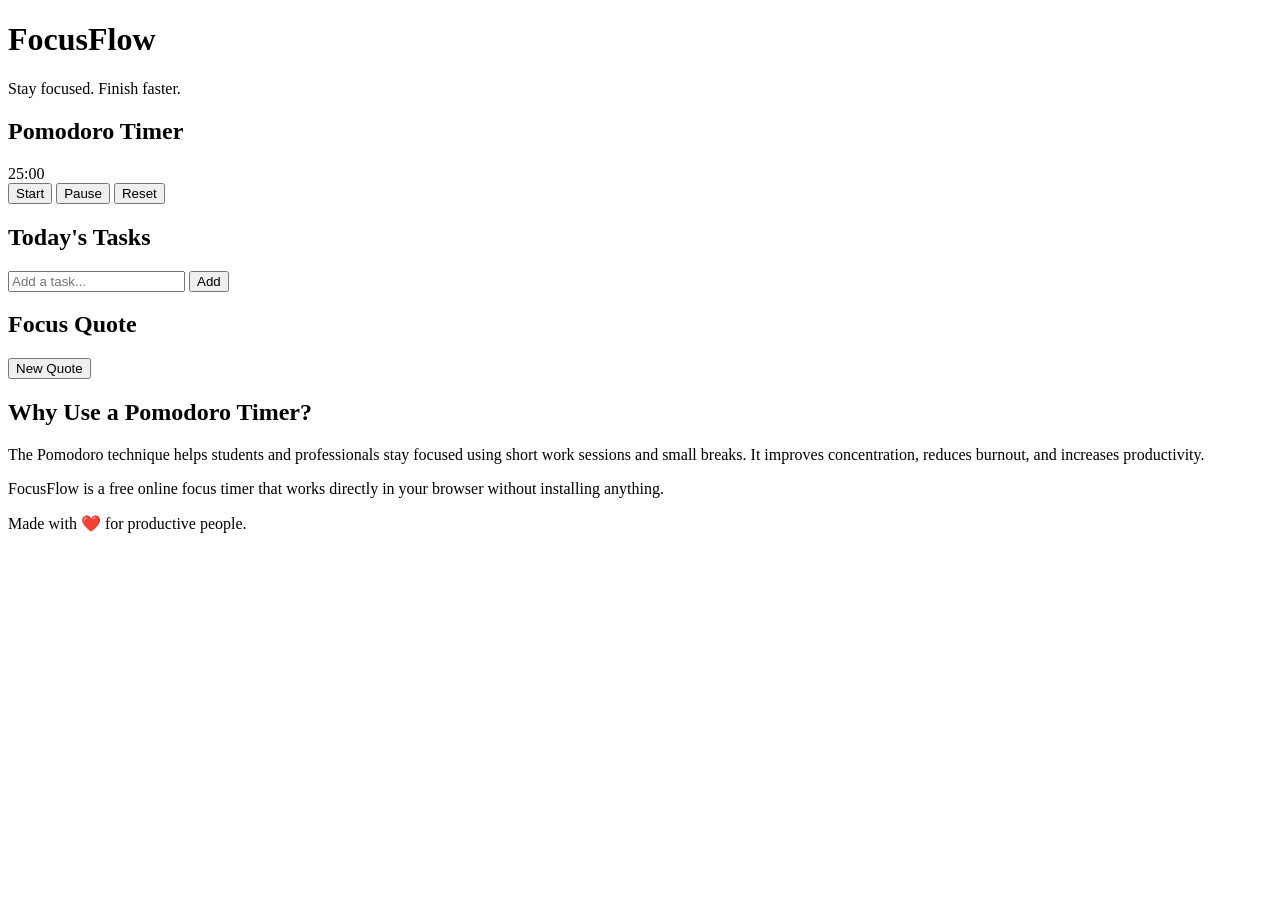
==== index.html @ d07330de "Create index.html" ====
<!DOCTYPE html>
<html lang="en">
<head>
  <meta charset="UTF-8" />
  <meta name="viewport" content="width=device-width, initial-scale=1.0" />

  <title>FocusFlow - Free Pomodoro Timer & Daily Focus Tool</title>

  <meta
    name="description"
    content="Free online Pomodoro timer with task tracking and focus sessions. Simple productivity tool for students, coders, and remote workers."
  />

  <meta
    name="keywords"
    content="pomodoro timer, focus timer, productivity tool, study timer, work timer"
  />

  <link rel="stylesheet" href="style.css" />
</head>
<body>

  <header>
    <h1>FocusFlow</h1>
    <p>Stay focused. Finish faster.</p>
  </header>

  <main>

    <section class="timer-box">
      <h2>Pomodoro Timer</h2>

      <div id="timer">25:00</div>

      <div class="buttons">
        <button onclick="startTimer()">Start</button>
        <button onclick="pauseTimer()">Pause</button>
        <button onclick="resetTimer()">Reset</button>
      </div>
    </section>


    <section class="tasks-box">
      <h2>Today's Tasks</h2>

      <div class="task-input">
        <input type="text" id="taskInput" placeholder="Add a task..." />
        <button onclick="addTask()">Add</button>
      </div>

      <ul id="taskList"></ul>
    </section>


    <section class="quote-box">
      <h2>Focus Quote</h2>
      <p id="quote"></p>
      <button onclick="newQuote()">New Quote</button>
    </section>


    <section class="seo-content">
      <h2>Why Use a Pomodoro Timer?</h2>

      <p>
        The Pomodoro technique helps students and professionals stay focused
        using short work sessions and small breaks. It improves concentration,
        reduces burnout, and increases productivity.
      </p>

      <p>
        FocusFlow is a free online focus timer that works directly in your
        browser without installing anything.
      </p>
    </section>

  </main>


  <footer>
    <p>Made with ❤️ for productive people.</p>
  </footer>

  <script src="script.js"></script>
</body>
</html>
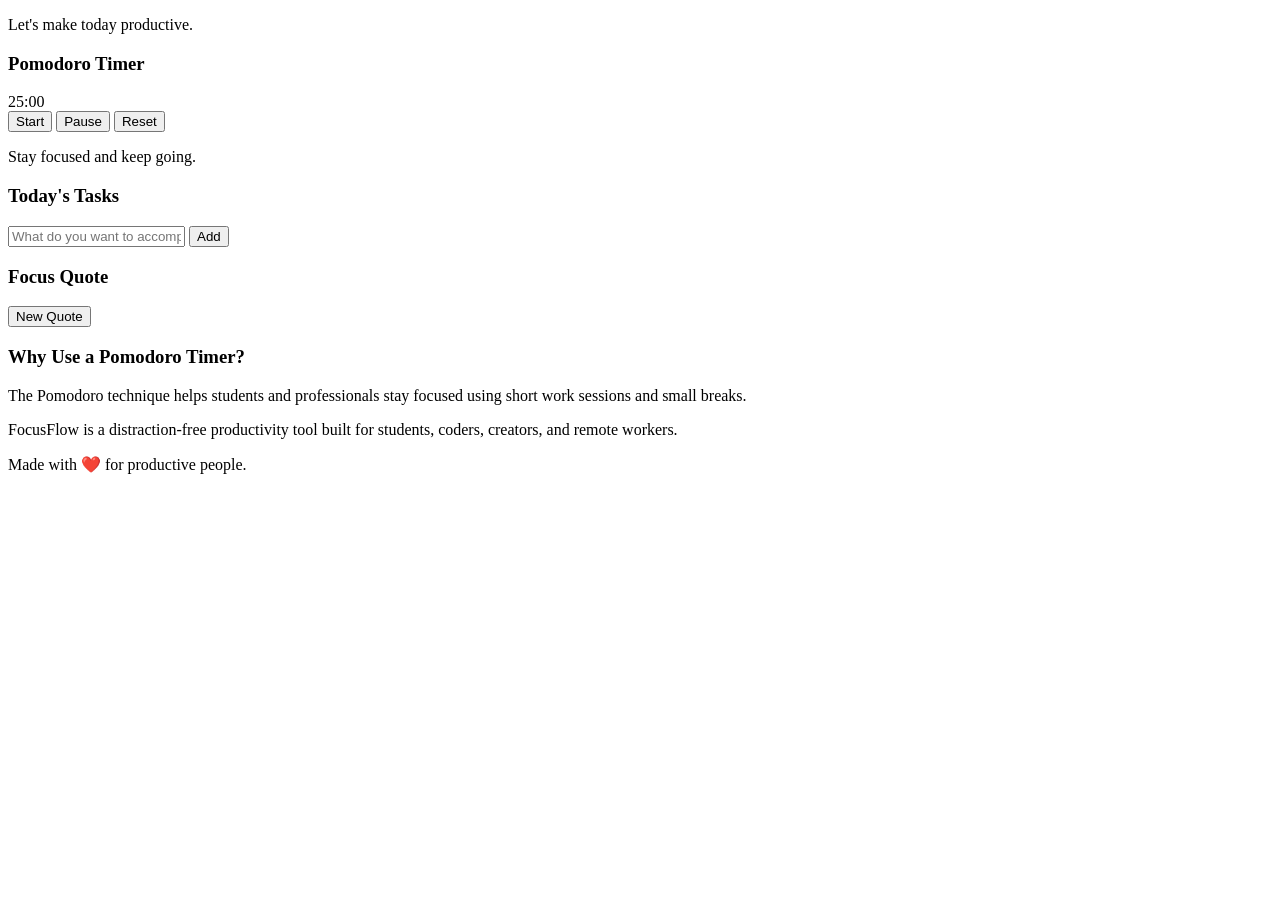
==== commit 52b269a0: "Update index.html" ====
--- a/index.html
+++ b/index.html
@@ -1,86 +1,75 @@
 <!DOCTYPE html>
-<html lang="en">
-<head>
-  <meta charset="UTF-8" />
-  <meta name="viewport" content="width=device-width, initial-scale=1.0" />
-
-  <title>FocusFlow - Free Pomodoro Timer & Daily Focus Tool</title>
-
-  <meta
-    name="description"
-    content="Free online Pomodoro timer with task tracking and focus sessions. Simple productivity tool for students, coders, and remote workers."
-  />
-
-  <meta
-    name="keywords"
-    content="pomodoro timer, focus timer, productivity tool, study timer, work timer"
-  />
-
-  <link rel="stylesheet" href="style.css" />
-</head>
-<body>
-
-  <header>
-    <h1>FocusFlow</h1>
-    <p>Stay focused. Finish faster.</p>
-  </header>
-
-  <main>
-
-    <section class="timer-box">
-      <h2>Pomodoro Timer</h2>
-
-      <div id="timer">25:00</div>
-
-      <div class="buttons">
-        <button onclick="startTimer()">Start</button>
-        <button onclick="pauseTimer()">Pause</button>
-        <button onclick="resetTimer()">Reset</button>
-      </div>
-    </section>
+      <p>Let's make today productive.</p>
+    </div>
 
 
-    <section class="tasks-box">
-      <h2>Today's Tasks</h2>
+    <div class="grid">
 
-      <div class="task-input">
-        <input type="text" id="taskInput" placeholder="Add a task..." />
-        <button onclick="addTask()">Add</button>
-      </div>
+      <section class="card timer-card">
+        <div class="card-header">
+          <h3>Pomodoro Timer</h3>
+        </div>
 
-      <ul id="taskList"></ul>
-    </section>
+        <div class="timer-circle">
+          <div id="timer">25:00</div>
+        </div>
+
+        <div class="controls">
+          <button id="startBtn">Start</button>
+          <button id="pauseBtn">Pause</button>
+          <button id="resetBtn">Reset</button>
+        </div>
+
+        <p class="session-text">Stay focused and keep going.</p>
+      </section>
 
 
-    <section class="quote-box">
-      <h2>Focus Quote</h2>
-      <p id="quote"></p>
-      <button onclick="newQuote()">New Quote</button>
-    </section>
+      <section class="card tasks-card">
+        <div class="card-header">
+          <h3>Today's Tasks</h3>
+        </div>
+
+        <div class="task-input-box">
+          <input type="text" id="taskInput" placeholder="What do you want to accomplish?">
+          <button id="addTaskBtn">Add</button>
+        </div>
+
+        <ul id="taskList"></ul>
+      </section>
 
 
-    <section class="seo-content">
-      <h2>Why Use a Pomodoro Timer?</h2>
+      <section class="card quote-card">
+        <h3>Focus Quote</h3>
 
-      <p>
-        The Pomodoro technique helps students and professionals stay focused
-        using short work sessions and small breaks. It improves concentration,
-        reduces burnout, and increases productivity.
-      </p>
+        <p id="quote"></p>
 
-      <p>
-        FocusFlow is a free online focus timer that works directly in your
-        browser without installing anything.
-      </p>
-    </section>
+        <button id="quoteBtn">New Quote</button>
+      </section>
+
+
+      <section class="card about-card">
+        <h3>Why Use a Pomodoro Timer?</h3>
+
+        <p>
+          The Pomodoro technique helps students and professionals stay focused using short work sessions and small breaks.
+        </p>
+
+        <p>
+          FocusFlow is a distraction-free productivity tool built for students, coders, creators, and remote workers.
+        </p>
+      </section>
+
+    </div>
+
+
+    <footer>
+      <p>Made with ❤️ for productive people.</p>
+    </footer>
 
   </main>
 
+</div>
 
-  <footer>
-    <p>Made with ❤️ for productive people.</p>
-  </footer>
-
-  <script src="script.js"></script>
+<script src="script.js"></script>
 </body>
 </html>
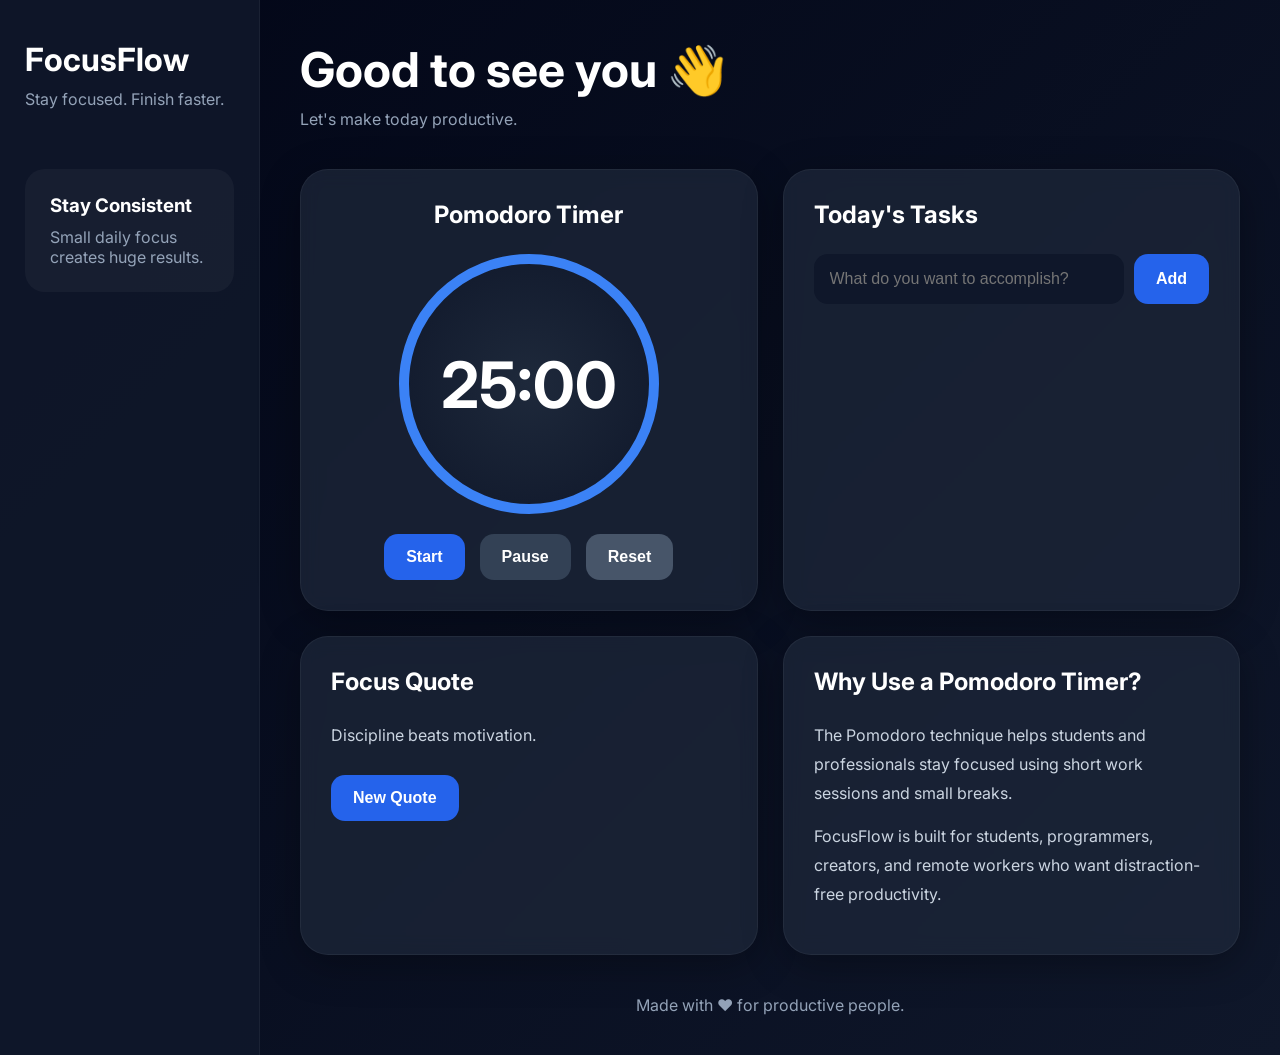
==== commit 55216da0: "Update index.html" ====
--- a/index.html
+++ b/index.html
@@ -1,75 +1,524 @@
 <!DOCTYPE html>
-      <p>Let's make today productive.</p>
-    </div>
-
-
-    <div class="grid">
-
-      <section class="card timer-card">
-        <div class="card-header">
-          <h3>Pomodoro Timer</h3>
+<html lang="en">
+<head>
+<meta charset="UTF-8">
+<meta name="viewport" content="width=device-width, initial-scale=1.0">
+
+<title>FocusFlow</title>
+
+<link rel="preconnect" href="https://fonts.googleapis.com">
+<link rel="preconnect" href="https://fonts.gstatic.com" crossorigin>
+
+<link href="https://fonts.googleapis.com/css2?family=Inter:wght@300;400;500;600;700&display=swap" rel="stylesheet">
+
+<style>
+
+*{
+    margin:0;
+    padding:0;
+    box-sizing:border-box;
+}
+
+body{
+    font-family:'Inter',sans-serif;
+    background:linear-gradient(135deg,#020617,#0f172a);
+    color:white;
+    min-height:100vh;
+}
+
+.container{
+    display:flex;
+    min-height:100vh;
+}
+
+.sidebar{
+    width:260px;
+    background:rgba(15,23,42,0.95);
+    border-right:1px solid rgba(255,255,255,0.05);
+    padding:40px 25px;
+}
+
+.logo{
+    font-size:2rem;
+    font-weight:700;
+    margin-bottom:10px;
+}
+
+.sidebar p{
+    color:#94a3b8;
+}
+
+.side-box{
+    margin-top:60px;
+    background:rgba(255,255,255,0.04);
+    padding:25px;
+    border-radius:20px;
+}
+
+.side-box h3{
+    margin-bottom:10px;
+}
+
+.main{
+    flex:1;
+    padding:40px;
+}
+
+.top h1{
+    font-size:3rem;
+    margin-bottom:10px;
+}
+
+.top p{
+    color:#94a3b8;
+    margin-bottom:40px;
+}
+
+.grid{
+    display:grid;
+    grid-template-columns:repeat(auto-fit,minmax(350px,1fr));
+    gap:25px;
+}
+
+.card{
+    background:rgba(30,41,59,0.7);
+    border-radius:28px;
+    padding:30px;
+    border:1px solid rgba(255,255,255,0.05);
+    backdrop-filter:blur(10px);
+    box-shadow:0 10px 40px rgba(0,0,0,0.3);
+}
+
+.card h2{
+    margin-bottom:25px;
+}
+
+.timer-card{
+    text-align:center;
+}
+
+.timer-circle{
+    width:260px;
+    height:260px;
+    border-radius:50%;
+    border:10px solid #3b82f6;
+    margin:20px auto;
+    display:flex;
+    justify-content:center;
+    align-items:center;
+    background:radial-gradient(circle,#1e293b,#0f172a);
+}
+
+#timer{
+    font-size:4rem;
+    font-weight:700;
+}
+
+.controls{
+    display:flex;
+    justify-content:center;
+    gap:15px;
+    margin-top:20px;
+}
+
+button{
+    border:none;
+    padding:14px 22px;
+    border-radius:14px;
+    font-size:1rem;
+    font-weight:600;
+    cursor:pointer;
+    transition:0.3s;
+}
+
+button:hover{
+    transform:translateY(-2px);
+}
+
+.primary{
+    background:#2563eb;
+    color:white;
+}
+
+.secondary{
+    background:#334155;
+    color:white;
+}
+
+.reset{
+    background:#475569;
+    color:white;
+}
+
+.task-input{
+    display:flex;
+    gap:10px;
+    margin-bottom:20px;
+}
+
+.task-input input{
+    flex:1;
+    padding:16px;
+    border:none;
+    border-radius:14px;
+    background:#0f172a;
+    color:white;
+    font-size:1rem;
+}
+
+.task-item{
+    display:flex;
+    justify-content:space-between;
+    align-items:center;
+    background:rgba(255,255,255,0.04);
+    padding:16px;
+    border-radius:14px;
+    margin-bottom:12px;
+}
+
+.task-left{
+    display:flex;
+    align-items:center;
+    gap:12px;
+}
+
+.task-left input{
+    width:18px;
+    height:18px;
+}
+
+.completed{
+    text-decoration:line-through;
+    opacity:0.5;
+}
+
+.delete{
+    background:crimson;
+    color:white;
+    padding:10px 14px;
+}
+
+.quote{
+    color:#cbd5e1;
+    line-height:1.8;
+    margin-bottom:25px;
+}
+
+.about p{
+    color:#cbd5e1;
+    line-height:1.8;
+    margin-bottom:15px;
+}
+
+footer{
+    text-align:center;
+    margin-top:40px;
+    color:#94a3b8;
+}
+
+@media(max-width:900px){
+
+    .container{
+        flex-direction:column;
+    }
+
+    .sidebar{
+        width:100%;
+    }
+
+    .main{
+        padding:20px;
+    }
+
+    .controls{
+        flex-direction:column;
+    }
+
+    .task-input{
+        flex-direction:column;
+    }
+
+    .timer-circle{
+        width:220px;
+        height:220px;
+    }
+
+    #timer{
+        font-size:3rem;
+    }
+
+}
+
+</style>
+
+</head>
+
+<body>
+
+<div class="container">
+
+    <aside class="sidebar">
+
+        <div class="logo">FocusFlow</div>
+
+        <p>Stay focused. Finish faster.</p>
+
+        <div class="side-box">
+            <h3>Stay Consistent</h3>
+            <p>Small daily focus creates huge results.</p>
         </div>
 
-        <div class="timer-circle">
-          <div id="timer">25:00</div>
+    </aside>
+
+    <main class="main">
+
+        <div class="top">
+            <h1>Good to see you 👋</h1>
+            <p>Let's make today productive.</p>
         </div>
 
-        <div class="controls">
-          <button id="startBtn">Start</button>
-          <button id="pauseBtn">Pause</button>
-          <button id="resetBtn">Reset</button>
+        <div class="grid">
+
+            <section class="card timer-card">
+
+                <h2>Pomodoro Timer</h2>
+
+                <div class="timer-circle">
+                    <div id="timer">25:00</div>
+                </div>
+
+                <div class="controls">
+                    <button class="primary" id="startBtn">Start</button>
+                    <button class="secondary" id="pauseBtn">Pause</button>
+                    <button class="reset" id="resetBtn">Reset</button>
+                </div>
+
+            </section>
+
+            <section class="card">
+
+                <h2>Today's Tasks</h2>
+
+                <div class="task-input">
+                    <input type="text" id="taskInput" placeholder="What do you want to accomplish?">
+                    <button class="primary" id="addTaskBtn">Add</button>
+                </div>
+
+                <div id="taskList"></div>
+
+            </section>
+
+            <section class="card">
+
+                <h2>Focus Quote</h2>
+
+                <p class="quote" id="quote"></p>
+
+                <button class="primary" id="quoteBtn">New Quote</button>
+
+            </section>
+
+            <section class="card about">
+
+                <h2>Why Use a Pomodoro Timer?</h2>
+
+                <p>
+                    The Pomodoro technique helps students and professionals stay focused using short work sessions and small breaks.
+                </p>
+
+                <p>
+                    FocusFlow is built for students, programmers, creators, and remote workers who want distraction-free productivity.
+                </p>
+
+            </section>
+
         </div>
 
-        <p class="session-text">Stay focused and keep going.</p>
-      </section>
-
-
-      <section class="card tasks-card">
-        <div class="card-header">
-          <h3>Today's Tasks</h3>
-        </div>
-
-        <div class="task-input-box">
-          <input type="text" id="taskInput" placeholder="What do you want to accomplish?">
-          <button id="addTaskBtn">Add</button>
-        </div>
-
-        <ul id="taskList"></ul>
-      </section>
-
-
-      <section class="card quote-card">
-        <h3>Focus Quote</h3>
-
-        <p id="quote"></p>
-
-        <button id="quoteBtn">New Quote</button>
-      </section>
-
-
-      <section class="card about-card">
-        <h3>Why Use a Pomodoro Timer?</h3>
-
-        <p>
-          The Pomodoro technique helps students and professionals stay focused using short work sessions and small breaks.
-        </p>
-
-        <p>
-          FocusFlow is a distraction-free productivity tool built for students, coders, creators, and remote workers.
-        </p>
-      </section>
-
-    </div>
-
-
-    <footer>
-      <p>Made with ❤️ for productive people.</p>
-    </footer>
-
-  </main>
+        <footer>
+            <p>Made with ❤️ for productive people.</p>
+        </footer>
+
+    </main>
 
 </div>
 
-<script src="script.js"></script>
+<script>
+
+let time = 25 * 60;
+let interval = null;
+let running = false;
+
+const timer = document.getElementById("timer");
+
+function updateTimer(){
+
+    const minutes = Math.floor(time / 60);
+    const seconds = time % 60;
+
+    timer.innerText =
+    `${String(minutes).padStart(2,"0")}:${String(seconds).padStart(2,"0")}`;
+
+}
+
+function startTimer(){
+
+    if(running) return;
+
+    running = true;
+
+    interval = setInterval(() => {
+
+        if(time > 0){
+
+            time--;
+            updateTimer();
+
+        }else{
+
+            clearInterval(interval);
+            running = false;
+
+            alert("Pomodoro session complete!");
+
+        }
+
+    },1000);
+
+}
+
+function pauseTimer(){
+
+    clearInterval(interval);
+    running = false;
+
+}
+
+function resetTimer(){
+
+    clearInterval(interval);
+
+    running = false;
+
+    time = 25 * 60;
+
+    updateTimer();
+
+}
+
+document.getElementById("startBtn")
+.addEventListener("click",startTimer);
+
+document.getElementById("pauseBtn")
+.addEventListener("click",pauseTimer);
+
+document.getElementById("resetBtn")
+.addEventListener("click",resetTimer);
+
+updateTimer();
+
+const taskInput = document.getElementById("taskInput");
+const taskList = document.getElementById("taskList");
+
+function addTask(){
+
+    const text = taskInput.value.trim();
+
+    if(text === "") return;
+
+    const task = document.createElement("div");
+
+    task.className = "task-item";
+
+    const left = document.createElement("div");
+
+    left.className = "task-left";
+
+    const checkbox = document.createElement("input");
+
+    checkbox.type = "checkbox";
+
+    const span = document.createElement("span");
+
+    span.innerText = text;
+
+    checkbox.addEventListener("change",()=>{
+
+        span.classList.toggle("completed");
+
+    });
+
+    left.appendChild(checkbox);
+
+    left.appendChild(span);
+
+    const deleteBtn = document.createElement("button");
+
+    deleteBtn.className = "delete";
+
+    deleteBtn.innerText = "Delete";
+
+    deleteBtn.addEventListener("click",()=>{
+
+        task.remove();
+
+    });
+
+    task.appendChild(left);
+
+    task.appendChild(deleteBtn);
+
+    taskList.appendChild(task);
+
+    taskInput.value = "";
+
+}
+
+document.getElementById("addTaskBtn")
+.addEventListener("click",addTask);
+
+taskInput.addEventListener("keypress",(e)=>{
+
+    if(e.key === "Enter"){
+
+        addTask();
+
+    }
+
+});
+
+const quotes = [
+
+"Discipline beats motivation.",
+
+"Consistency creates success.",
+
+"Deep work creates real results.",
+
+"Focus on progress, not perfection.",
+
+"One focused hour can change everything.",
+
+"Small daily improvements become huge results."
+
+];
+
+const quote = document.getElementById("quote");
+
+function newQuote(){
+
+    const random =
+    Math.floor(Math.random() * quotes.length);
+
+    quote.innerText = quotes[random];
+
+}
+
+document.getElementById("quoteBtn")
+.addEventListener("click",newQuote);
+
+newQuote();
+
+</script>
+
 </body>
 </html>
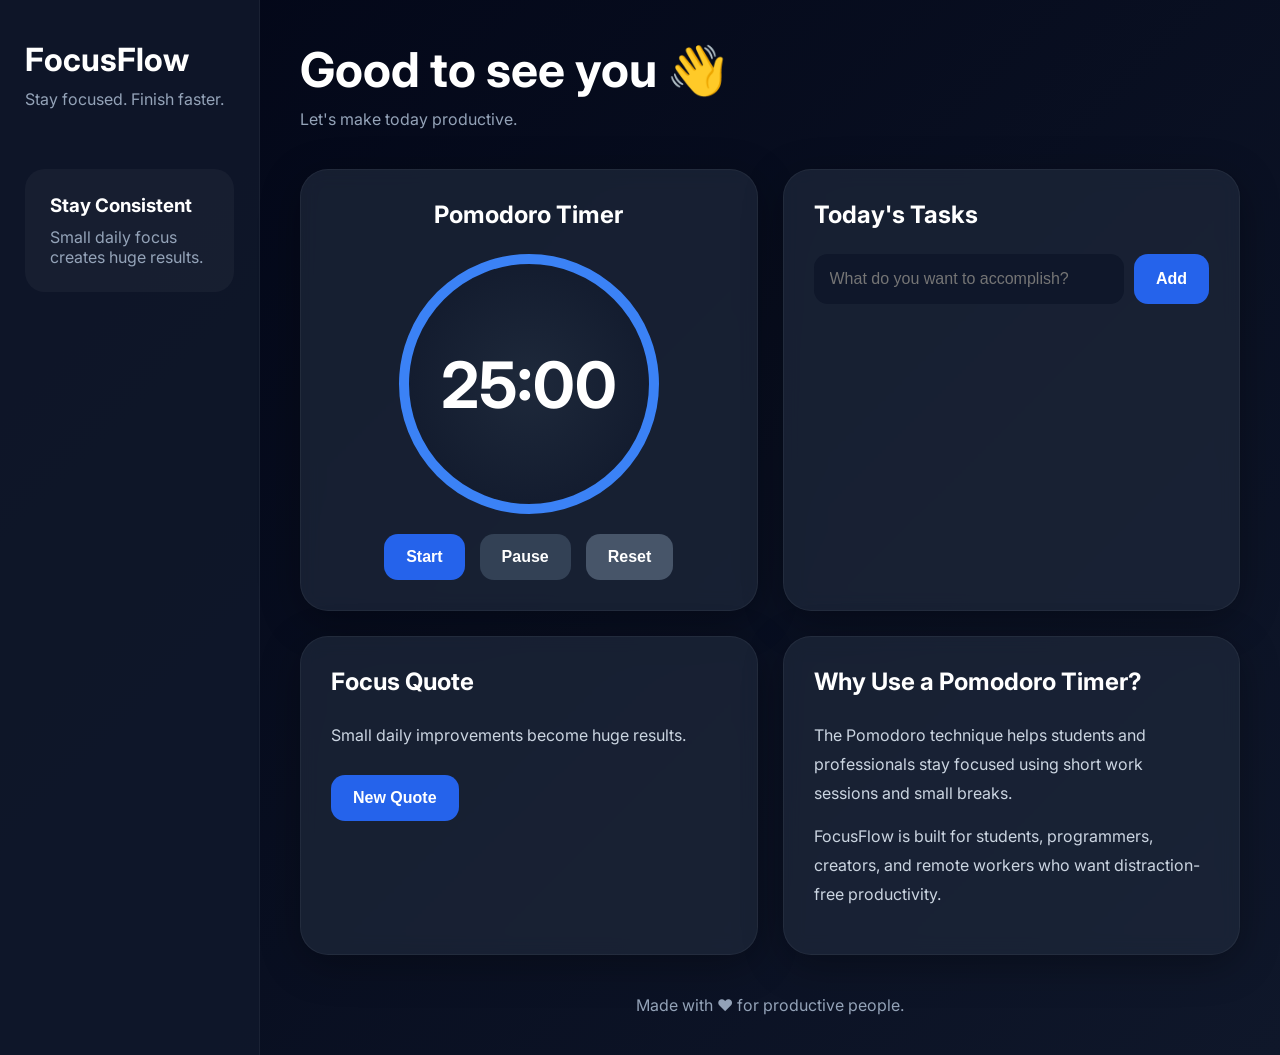
==== commit 977418e2: "Update index.html" ====
--- a/index.html
+++ b/index.html
@@ -4,7 +4,10 @@
 <meta charset="UTF-8">
 <meta name="viewport" content="width=device-width, initial-scale=1.0">
 
-<title>FocusFlow</title>
+<meta name="description" content="FocusFlow is a free online Pomodoro timer and productivity app to help you stay focused, manage tasks, and study better.">
+<meta name="keywords" content="pomodoro timer, focus timer, study timer, productivity app, free pomodoro online">
+
+<title>Free Pomodoro Timer Online | FocusFlow - Study & Focus App</title>
 
 <link rel="preconnect" href="https://fonts.googleapis.com">
 <link rel="preconnect" href="https://fonts.gstatic.com" crossorigin>
